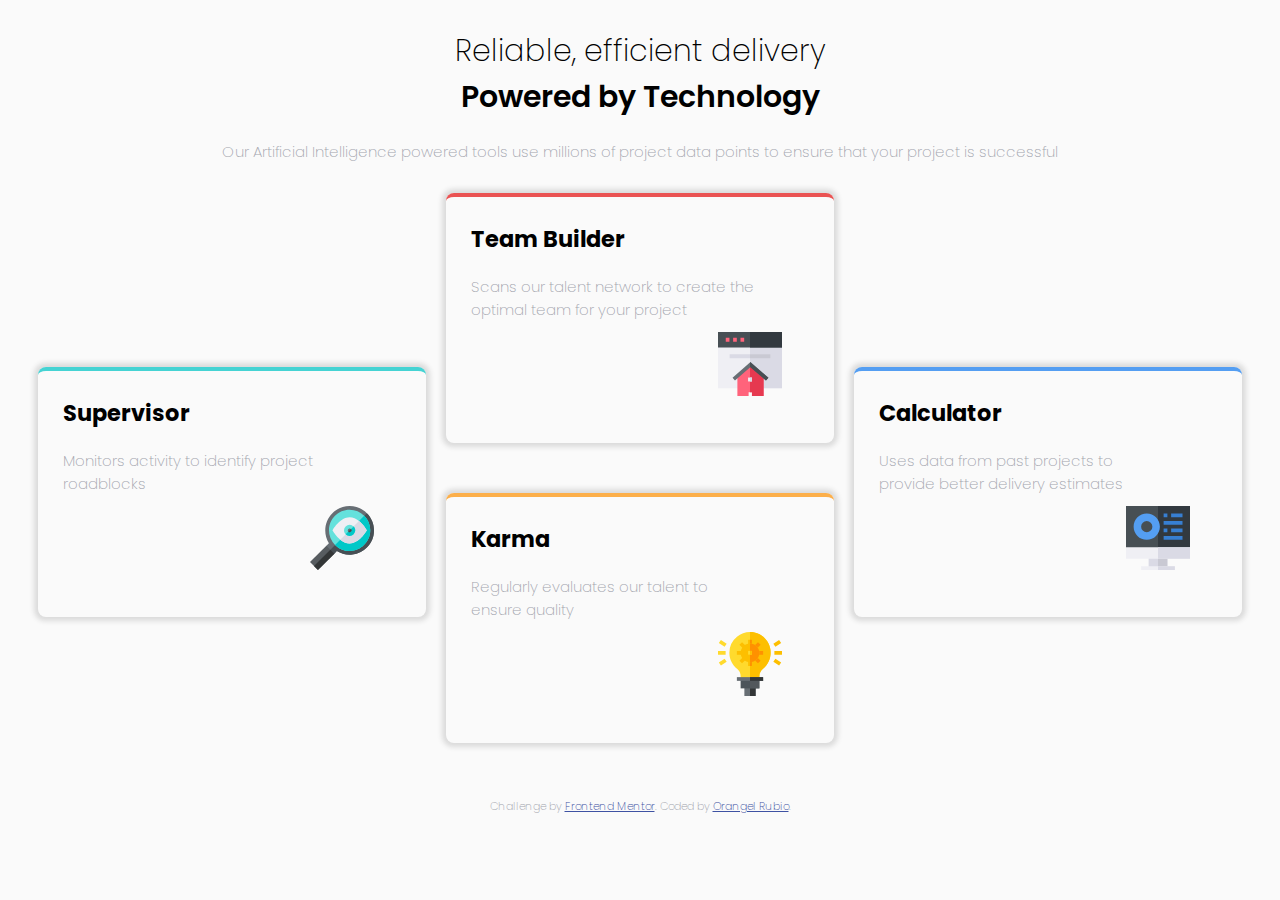
==== index.html @ bd7130e4 "changed file locations" ====
<!DOCTYPE html>
<html lang="en">
<head>
  <meta charset="UTF-8">
  <meta name="viewport" content="width=device-width, initial-scale=1.0"> <!-- displays site properly based on user's device -->
  <link rel="stylesheet" href="styles.css">
  <link rel="icon" type="image/png" sizes="32x32" href="/assets/images/favicon-32x32.png">
  <link rel="preconnect" href="https://fonts.googleapis.com">
  <link rel="preconnect" href="https://fonts.gstatic.com" crossorigin>
  <link href="https://fonts.googleapis.com/css2?family=Poppins:wght@200;400;600&display=swap" rel="stylesheet">
  
  <title>Frontend Mentor | Four card feature section</title>

  <!-- Feel free to remove these styles or customise in your own stylesheet 👍 -->
  <style>
    .attribution { font-size: 11px; text-align: center; }
    .attribution a { color: hsl(228, 45%, 44%); }
  </style>
</head>
<body>

  <main>

    <section class="title">

      <h1>
        Reliable, efficient delivery <br>
        <strong>Powered by Technology</strong>
      </h1>

      <p>
        Our Artificial Intelligence powered tools use millions of project data points 
        to ensure that your project is successful
      </p>

    </section>

    <section class="cards--container">

      <article class="card green">

        <h2 class="card_title">Supervisor</h2>

        <p class="card_info">Monitors activity to identify project <br> roadblocks</p>

        <img class="icon" src="/assets/images/icon-supervisor.svg" alt="">

      </article>

      <article class="card red ">

        <h2 class="card_title">Team Builder</h2>

        <p class="card_info">Scans our talent network to create the <br> optimal team for your project</p>

        <img class="icon" src="/assets/images/icon-team-builder.svg" alt="">

      </article>

      <article class="card orange">

        <h2 class="card_title">Karma</h2>

        <p class="card_info">Regularly evaluates our talent to <br> ensure quality</p>

        <img class="icon" src="/assets/images/icon-karma.svg" alt="">

      </article>

      <article class="card blue">

        <h2 class="card_title">Calculator</h2>

        <p class="card_info">Uses data from past projects to <br> provide better delivery estimates</p>

        <img class="icon" src="/assets/images/icon-calculator.svg" alt="">

      </article>
      
    </section>

  </main>
  
  <footer>
    <p class="attribution">
      Challenge by <a href="https://www.frontendmentor.io?ref=challenge" target="_blank">Frontend Mentor</a>. 
      Coded by <a href="#">Orangel Rubio</a>.
    </p>
  </footer>

</body>
</html>
---- styles.css ----
:root {
--Red: hsl(0, 78%, 62%);
--Cyan: hsl(180, 62%, 55%);
--Orange: hsl(34, 97%, 64%);
--Blue: hsl(212, 86%, 64%);

--Very-Dark-Blue: hsl(234, 12%, 34%);
--Grayish-Blue: hsl(229, 6%, 66%);
--Very-Light-Gray: hsl(0, 0%, 98%);
}

html {
    box-sizing: border-box;
    font-size: 62.5%;
    font-family: 'Poppins', sans-serif;
    background-color: #FAFAFA;
}

*, *:before, *:after {
    box-sizing: inherit;
}

body {
    font-size: 1.5rem;
}

main {
    display: flex;
    flex-direction: column;
    align-items: center;
    justify-content: center;
}

.title {
    text-align: center;
}

.title h1, p {
    font-weight: 200;
}

.title h1 strong {
    font-weight: 600;
}

p {
    color: var(--Grayish-Blue);
}

.cards--container {
    display: flex;
    flex-direction: column;
}

.card {
    position: relative;
    width: 100%;
    height: 250px;
    box-shadow: 0px 0px 5px 3.5px rgba(219,219,219,1);
    margin: 15px 0;
    padding: 5px;
    border-radius: 8px;
}

.green {
    border-top: solid 4.5px var(--Cyan);
}

.red {
    border-top: solid 4.5px var(--Red);
}

.orange {
    border-top: solid 4.5px var(--Orange);
}

.blue {
    border-top: solid 4.5px var(--Blue);
}

.card_title {
    margin-top: 20px;
    margin-left: 20px;
}

.card_info {
    margin-top: 5px;
    margin-left: 20px;
}

.icon {
    position: absolute;
    left: 70%;
    top: 55%;
}

footer {
    margin-top: 40px;
}

@media (min-width: 650px) {
    .cards--container {
        display: grid;
        grid-template-columns: repeat(2, 1fr);
        grid-template-rows: repeat(2, 1fr);
        gap: 10px;
    }

}

@media (min-width: 1000px) {

    main {
        margin: 0 30px;
    }

    .cards--container {
        width: 100%;
        display: grid;
        grid-template-columns: repeat(3, 1fr);
        grid-template-rows: repeat(2, 1fr);
        gap: 20px;
    }

    .green {
        grid-column: 1 / 2;
        grid-row: 1 / 3;
        top: 30%;
    }
    
    .red {
        grid-column: 2 / 3;
    }
    
    .orange {
        grid-column: 2 / 3;
    }
    
    .blue {
        grid-column: 3 / 4;
        grid-row: 1 / 3;
        top: 30%;
    }

}
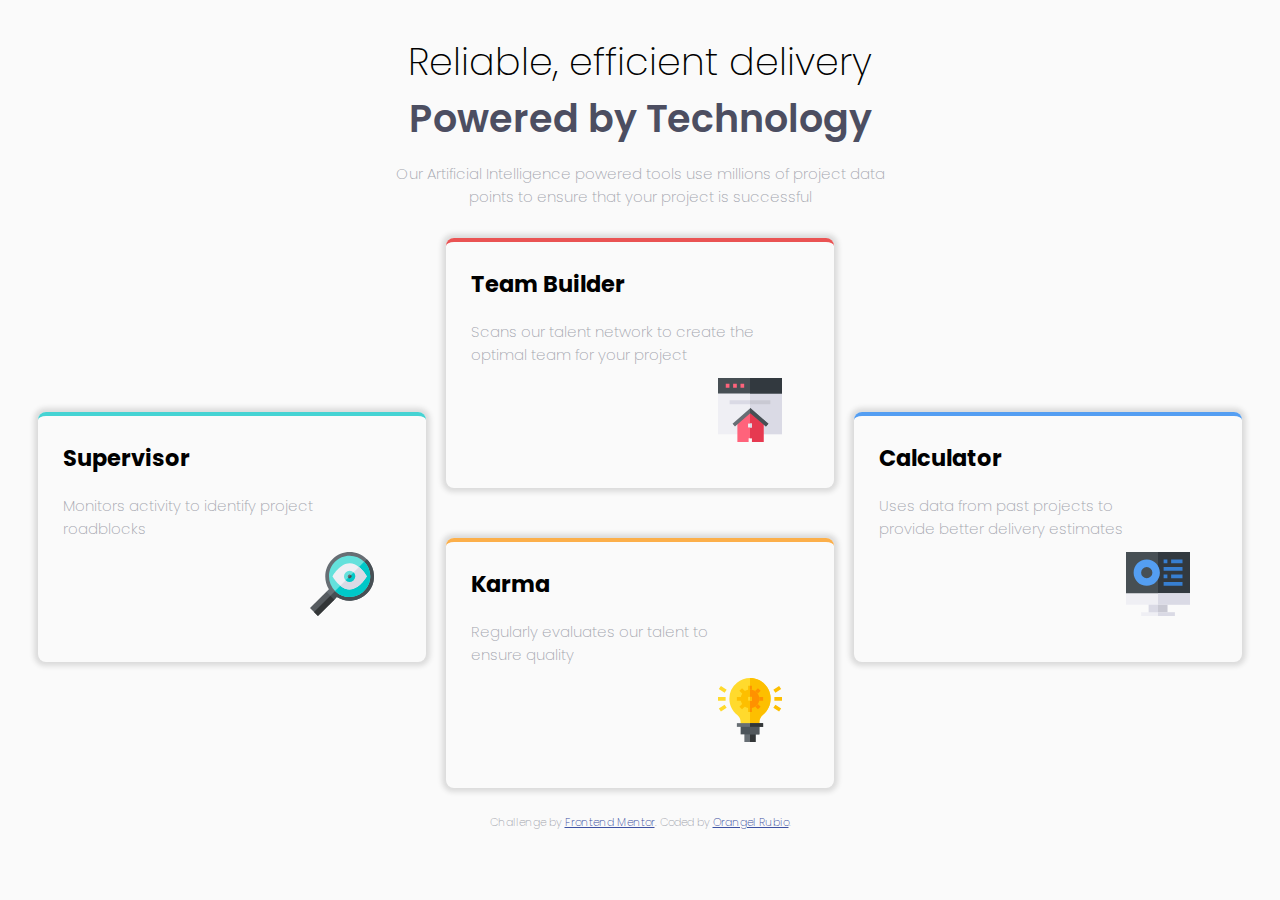
==== commit fe9c9832: "changed the title´s color" ====
--- a/index.html
+++ b/index.html
@@ -29,8 +29,7 @@
       </h1>
 
       <p>
-        Our Artificial Intelligence powered tools use millions of project data points 
-        to ensure that your project is successful
+        Our Artificial Intelligence powered tools use millions of project data <br> points to ensure that your project is successful
       </p>
 
     </section>
--- a/styles.css
+++ b/styles.css
@@ -29,10 +29,16 @@
     flex-direction: column;
     align-items: center;
     justify-content: center;
+    margin: 0 auto;
 }
 
 .title {
     text-align: center;
+}
+
+h1 {
+    font-size: 3.8rem;
+    margin-bottom: 5px;
 }
 
 .title h1, p {
@@ -41,6 +47,7 @@
 
 .title h1 strong {
     font-weight: 600;
+    color: var(--Very-Dark-Blue);
 }
 
 p {
@@ -95,7 +102,7 @@
 }
 
 footer {
-    margin-top: 40px;
+    margin-top: 10px;
 }
 
 @media (min-width: 650px) {
